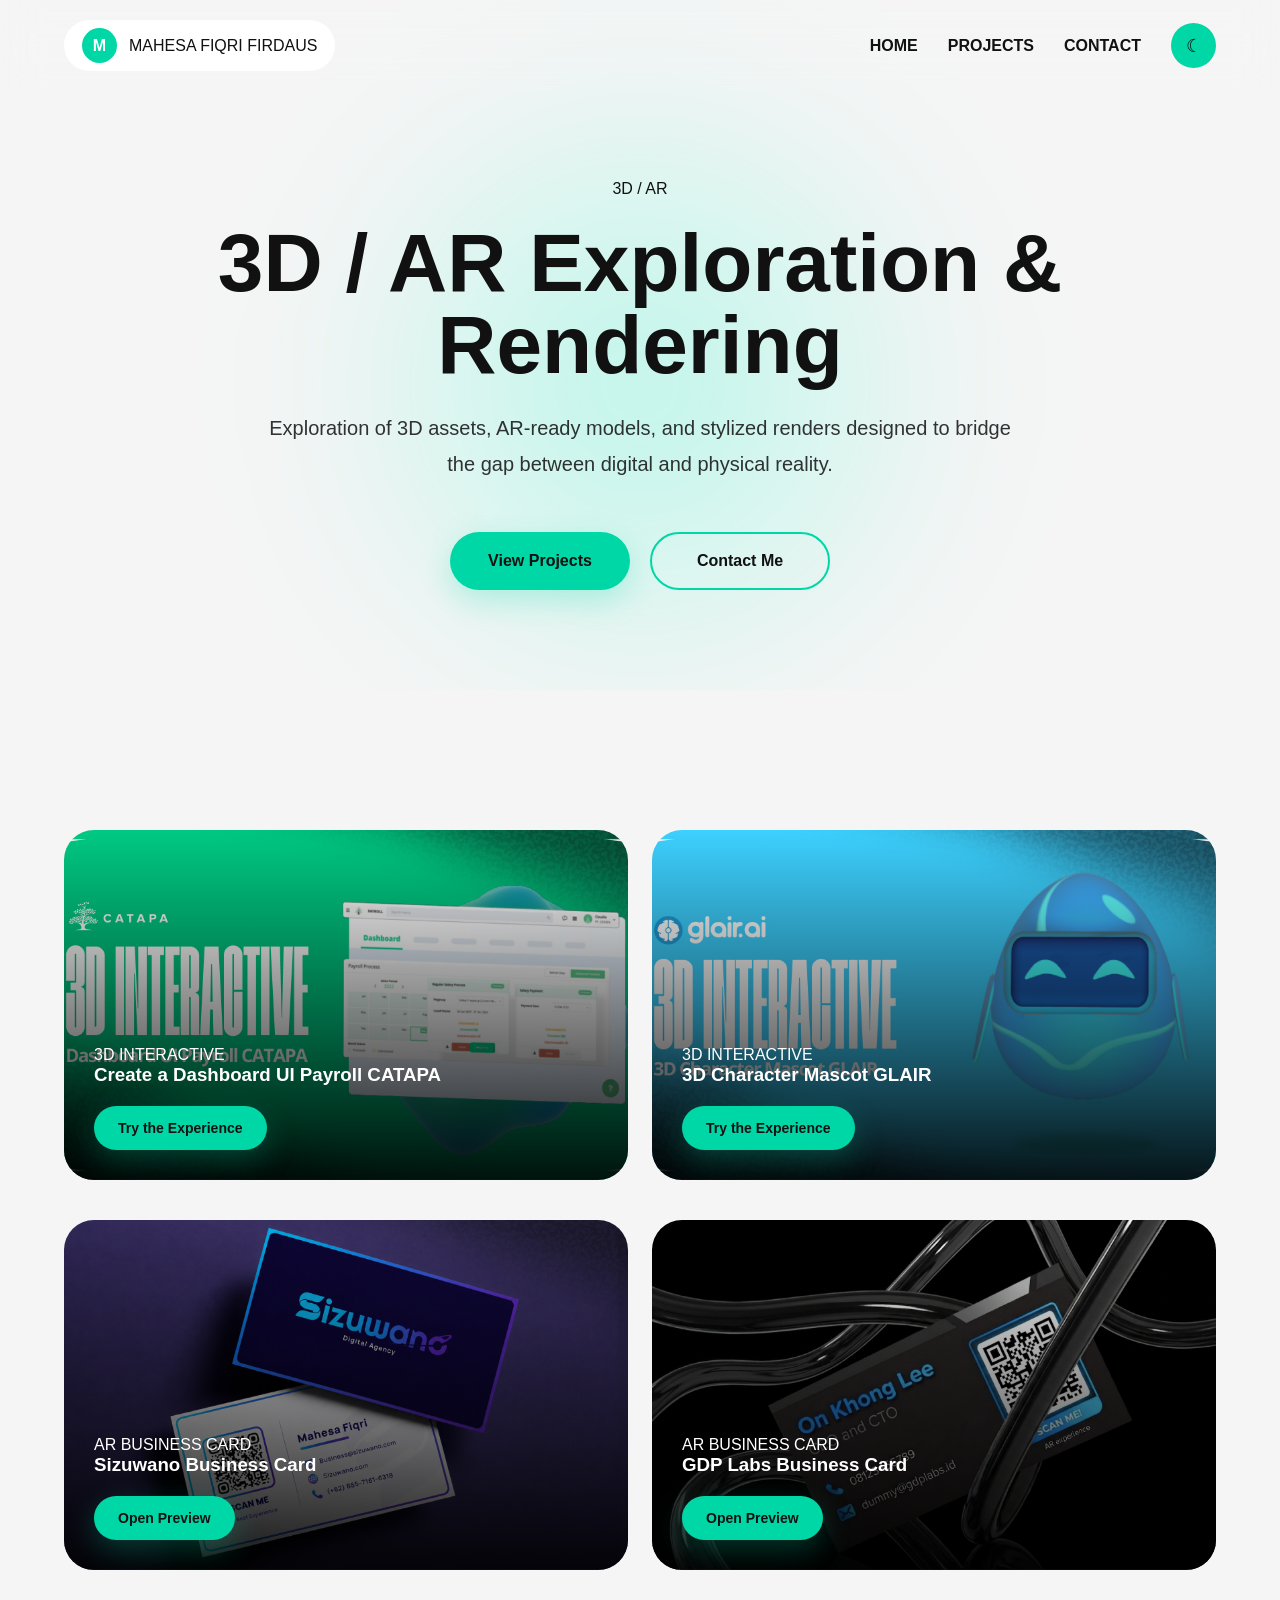
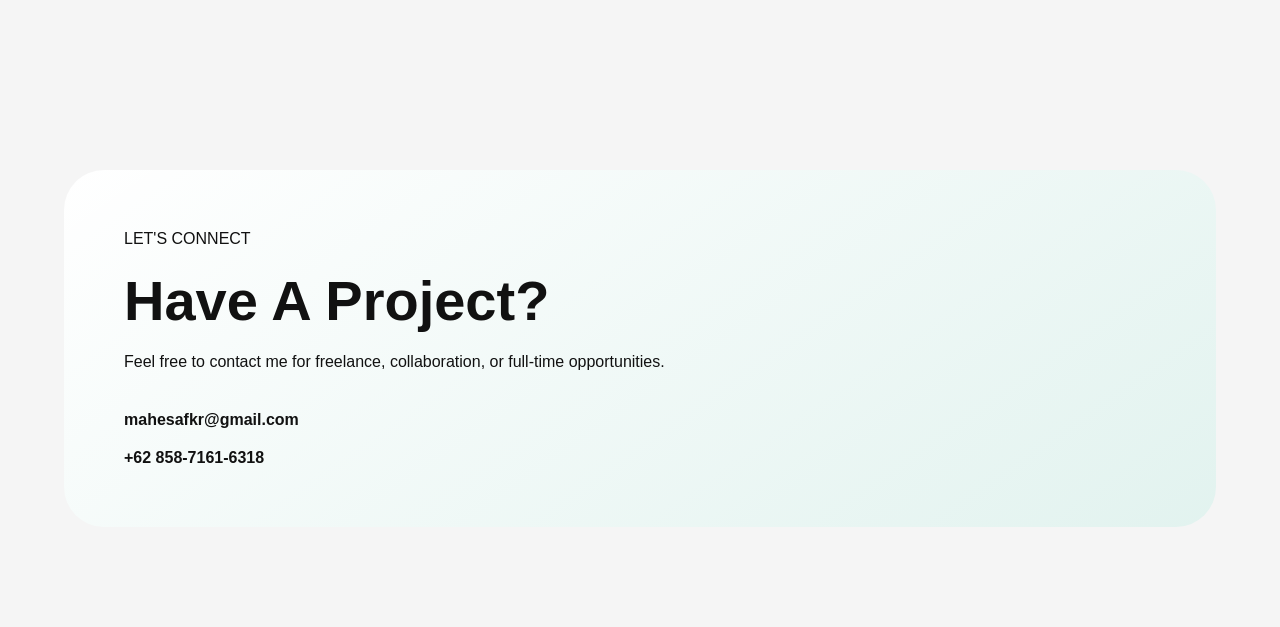
==== portfolio-3d.html @ 409bbbe2 "first portfolio upload" ====
<!DOCTYPE html>
<html lang="en">

<head>
  <meta charset="UTF-8">

  <meta name="viewport" content="width=device-width, initial-scale=1.0">

  <title>3D Portfolio</title>

  <link rel="stylesheet" href="style.css">
</head>

<body>

<header class="navbar">

  <div class="logo-wrap">

    <div class="logo-circle">M</div>

    <span>MAHESA FIQRI FIRDAUS</span>

  </div>

  <nav>

    <a href="index.html">HOME</a>

    <a href="#projects">PROJECTS</a>

    <a href="#contact">CONTACT</a>

    <button id="themeToggle" class="theme-btn">
      ☾
    </button>

  </nav>

</header>

 <!-- HERO -->

  <section class="portfolio-page-hero">

  <div class="portfolio-hero-content">

    <span class="portfolio-label">
      3D / AR
    </span>

    <h1>
      3D / AR Exploration & Rendering
    </h1>

    <p>
      Exploration of 3D assets, AR-ready models, and stylized renders designed to bridge the gap between digital and physical reality.
    </p>

    <div class="portfolio-hero-buttons">

  <a href="#projects" class="hero-btn primary-btn">
    View Projects
  </a>

  <a href="#contact" class="hero-btn secondary-hero-btn">
    Contact Me
  </a>

</div>

  </div>

  <div class="portfolio-hero-glow"></div>

</section>

<!-- PROJECTS -->

  <section id="projects" class="section">

    <div class="portfolio-grid">

      <div class="portfolio-card">

        <img src="assets/images/3d1.jpg" alt="">

        <div class="portfolio-overlay">

          <span>3D INTERACTIVE</span>

          <h3>Create a Dashboard UI Payroll CATAPA</h3>

          <div class="card-button-wrap">

            <a href="https://my.spline.design/payrollcatapa-845b957aec648958ae24145199361792/" class="card-btn" target="_blank">
              Try the Experience
            </a>

          </div>

        </div>

      </div>

      <div class="portfolio-card">

        <img src="assets/images/3d2.jpg" alt="">

        <div class="portfolio-overlay">

          <span>3D INTERACTIVE</span>

          <h3>3D Character Mascot GLAIR</h3>

          <div class="card-button-wrap">

            <a href="https://my.spline.design/untitled-bc30ef55e41f7497d8e08ea57cddc4ce/" class="card-btn" target="_blank">
              Try the Experience
            </a>

          </div>

        </div>

      </div>

    </div>

    <!-- SECTION ROW 2 -->

    <div class="portfolio-grid">

      <div class="portfolio-card">

        <img src="assets/images/ar1.jpg" alt="">

        <div class="portfolio-overlay">

          <span>AR BUSINESS CARD</span>

          <h3>Sizuwano Business Card</h3>

          <div class="card-button-wrap">

            <a href="assets/images/sizuwanoAR.jpg"
              target="_blank"
              class="card-btn">

              Open Preview

            </a>

          </div>

        </div>

      </div>

      <div class="portfolio-card">

        <img src="assets/images/ar2.jpg" alt="">

        <div class="portfolio-overlay">

          <span>AR BUSINESS CARD</span>

          <h3>GDP Labs Business Card</h3>

          <div class="card-button-wrap">

            <a href="assets/images/GDPLabsAR.jpg"
              target="_blank"
              class="card-btn">

              Open Preview

            </a>

          </div>

        </div>

      </div>

    </div>

  </section>

<!-- CONTACT -->

  <section id="contact" class="section">

    <div class="contact-box">

      <div class="contact-left">

        <span>LET'S CONNECT</span>

        <h2>
          Have A Project?
        </h2>

        <p>
          Feel free to contact me for freelance, collaboration,
          or full-time opportunities.
        </p>

        <div class="contact-links"
        target="_blank"
   class="contact-btn">

          <a href="mailto:mahesafkr@gmail.com">
            mahesafkr@gmail.com
          </a>

          <a href="https://wa.me/6285871616318"
          target="_blank"
   class="contact-btn">
            +62 858-7161-6318
          </a>

        </div>

      </div>

    </div>

  </section>

<script src="script.js"></script>

</body>

</html>
---- style.css ----
*{
  margin:0;
  padding:0;
  box-sizing:border-box;
}

:root{
  --bg:#f5f5f5;
  --text:#111;
  --card:#ffffff;
  --primary:#00d7a7;
}

body.dark{
  --bg:#07111b;
  --text:#ffffff;
  --card:#101827;
  --primary:#00e5c3;
}

body{
  font-family:'Inter',sans-serif;
  background:var(--bg);
  color:var(--text);
  transition:.4s;
  overflow-x:hidden;
}

.cursor-glow{
  position:fixed;
  width:300px;
  height:300px;
  background:rgba(0,255,200,.15);
  border-radius:50%;
  filter:blur(100px);
  pointer-events:none;
  transform:translate(-50%,-50%);
  z-index:-1;
}

.navbar{
  position:fixed;
  width:100%;
  top:0;
  padding:20px 5%;
  display:flex;
  justify-content:space-between;
  align-items:center;
  z-index:999;
  backdrop-filter:blur(20px);
}

.logo-wrap{
  display:flex;
  align-items:center;
  gap:12px;
  background:white;
  padding:8px 18px;
  border-radius:100px;
}

.logo-circle{
  width:35px;
  height:35px;
  border-radius:50%;
  background:var(--primary);
  display:flex;
  justify-content:center;
  align-items:center;
  color:white;
  font-weight:bold;
}

nav{
  display:flex;
  gap:30px;
  align-items:center;
}

nav a{
  color:var(--text);
  text-decoration:none;
  font-weight:600;
}

.theme-btn{
  width:45px;
  height:45px;
  border:none;
  border-radius:50%;
  background:var(--primary);
  cursor:pointer;
  font-size:18px;
}

.hero{
  min-height:100vh;
  padding:140px 5% 60px;
  position:relative;
}

.hero-bg-text{
  position:absolute;
  font-size:10vw;
  font-weight:900;
  opacity:.08;
  top:25%;
  left:50%;
  transform:translateX(-50%);
  white-space:nowrap;
}

.hero-content{
  background:linear-gradient(180deg,var(--primary),#011);
  border-radius:40px;
  padding:60px;
  display:grid;
  grid-template-columns:1fr 1fr;
  align-items:center;
}

.hero-left h1{
  font-size:64px;
  margin:20px 0;
}

.hero-left p{
  line-height:1.8;
}

.hero-tag{
  background:white;
  color:#111;
  padding:10px 18px;
  border-radius:100px;
  font-weight:700;
}

.hero-buttons{
  display:flex;
  gap:20px;
  margin-top:40px;
}

.primary-btn,
.secondary-btn{
  padding:16px 24px;
  border-radius:100px;
  text-decoration:none;
  font-weight:700;
}

.primary-btn{
  background:white;
  color:#111;
}

.secondary-btn{
  border:1px solid rgba(255,255,255,.3);
  color:white;
}

.hero-right img{
  width:100%;
}

.section{
  padding:100px 5%;
}

.section-header span{
  color:var(--primary);
  font-weight:800;
}

.section-header h2{
  font-size:52px;
  margin-top:10px;
}

.about-grid{
  display:grid;
  grid-template-columns:2fr 1fr;
  gap:24px;
  margin-top:50px;
}

.glass-card{
  background:var(--card);
  border-radius:30px;
  padding:40px;
  box-shadow:0 10px 30px rgba(0,0,0,.08);
}

.skill-tags{
  display:flex;
  gap:12px;
  flex-wrap:wrap;
  margin-top:30px;
}

.skill-tags span{
  padding:10px 18px;
  border-radius:100px;
  background:rgba(0,215,167,.15);
}

.stats-card{
  display:flex;
  flex-direction:column;
  gap:20px;
}

.stat-item{
  background:rgba(0,215,167,.1);
  border-radius:20px;
  padding:24px;
}

.stat-item h4{
  font-size:42px;
  color:var(--primary);
}

.portfolio-grid{
  display:grid;
  grid-template-columns:repeat(auto-fit,minmax(300px,1fr));
  gap:24px;
  margin-top:50px;
}

.portfolio-card{
  position:relative;
  overflow:hidden;
  border-radius:30px;
  min-height:350px;
  cursor:pointer;
  transition:.4s;
}


.portfolio-card img{
  width:100%;
  height:100%;
  object-fit:cover;
}

.portfolio-overlay{
  position:absolute;
  inset:0;
  background:linear-gradient(to top,rgba(0,0,0,.9),transparent);
  display:flex;
  flex-direction:column;
  justify-content:flex-end;
  padding:30px;
  color:white;
}

.experience-section{
  background:rgba(0, 192, 134, 0.9);
}

.experience-list{
  margin-top:50px;
  display:flex;
  flex-direction:column;
  gap:24px;
}

.experience-card{
  background:white;
  border-radius:24px;
  padding:30px;
  display:flex;
  justify-content:space-between;
  align-items:center;
  color:#111;
}

.exp-right{
  text-align:right;
}

.contact-box{
  background:linear-gradient(145deg,var(--card),rgba(0,215,167,.08));
  border-radius:40px;
  padding:60px;
  display:grid;
  grid-template-columns:1fr 350px;
  gap:40px;
}

.contact-left h2{
  font-size:56px;
  margin:20px 0;
}

.contact-links{
  display:flex;
  flex-direction:column;
  gap:20px;
  margin-top:40px;
}

.contact-links a{
  text-decoration:none;
  color:var(--text);
  font-weight:700;
}

.contact-card-3d{
  height:380px;
  border-radius:30px;
  background:linear-gradient(145deg,var(--primary),#0f172a);
  display:flex;
  justify-content:center;
  align-items:center;
  flex-direction:column;
  color:white;
}

.detail-page{
  padding:120px 5%;
}

.back-btn{
  color:var(--primary);
  text-decoration:none;
}

.detail-hero{
  margin-top:40px;
  display:grid;
  grid-template-columns:1fr 1fr;
  gap:40px;
  align-items:center;
}

.detail-hero img{
  width:100%;
  border-radius:30px;
}

.detail-content{
  margin-top:50px;
  display:grid;
  grid-template-columns:repeat(auto-fit,minmax(250px,1fr));
  gap:24px;
}

@media(max-width:900px){

  .hero-content,
  .about-grid,
  .contact-box,
  .detail-hero{
    grid-template-columns:1fr;
  }

  .hero-left h1{
    font-size:42px;
  }

  .section-header h2{
    font-size:38px;
  }

  nav{
    gap:16px;
    font-size:12px;
  }

  .experience-card{
    flex-direction:column;
    align-items:flex-start;
    gap:20px;
  }

  .exp-right{
    text-align:left;
  }

  .portfolio-page-hero{
  padding:180px 5% 100px;
  text-align:center;
}

.portfolio-page-hero h1{
  font-size:72px;
  margin-top:20px;
}

.portfolio-page-hero p{
  max-width:700px;
  margin:auto;
  margin-top:20px;
  line-height:1.8;
}

.portfolio-label{
  background:rgba(0,215,167,.15);
  padding:12px 20px;
  border-radius:100px;
  color:var(--primary);
  font-weight:700;
}

.view-btn{
  display:inline-flex;

  align-items:center;

  justify-content:center;

  margin-top:20px;

  padding:14px 24px;

  border-radius:999px;

  background:var(--primary);

  color:#111 !important;

  text-decoration:none !important;

  font-weight:800;

  transition:.3s;

  box-shadow:0 10px 30px rgba(0,215,167,.25);
}

.view-btn:hover{
  transform:translateY(-5px) scale(1.03);

  box-shadow:0 20px 40px rgba(0,215,167,.35);

  text-decoration:none !important;
}

.contact-action{
  display:flex;
  gap:20px;
  margin-top:40px;
  flex-wrap:wrap;
}

.contact-btn,
a.contact-btn{
  display:inline-flex;
  align-items:center;
  justify-content:center;
  gap:12px;

  padding:16px 32px;

  border-radius:999px;

  background:var(--primary);

  color:#111 !important;

  text-decoration:none !important;

  font-weight:800;

  border:none;

  cursor:pointer;

  transition:.3s;

  box-shadow:0 10px 30px rgba(0,215,167,.25);
}

.contact-btn:hover,
a.contact-btn:hover{
  transform:translateY(-6px) scale(1.03);

  text-decoration:none !important;

  color:#111 !important;

  box-shadow:0 20px 40px rgba(0,215,167,.35);
}

.whatsapp{
  background:#25D366;
}

.motion-grid{
  display:grid;
  grid-template-columns:repeat(auto-fit,minmax(300px,1fr));
  gap:24px;
}

.motion-card{
  background:var(--card);
  padding:40px;
  border-radius:30px;
}
}

.logo-wrap{
  background:var(--card);
}

.logo-wrap span{
  color:var(--text);
}

.portfolio-page-hero{
  padding-top:220px;
}

.portfolio-page-hero{
  min-height:75vh;
  display:flex;
  justify-content:center;
  align-items:center;
  position:relative;
  overflow:hidden;
  padding:180px 5% 100px;
}

.portfolio-hero-content{
  position:relative;
  z-index:2;
  max-width:900px;
  text-align:center;
}

.portfolio-page-hero h1{
  font-size:82px;
  line-height:1;
  margin-top:24px;
  margin-bottom:24px;
}

.portfolio-page-hero p{
  font-size:20px;
  line-height:1.8;
  max-width:750px;
  margin:auto;
  opacity:.85;
}

.portfolio-hero-buttons{
  display:flex;
  justify-content:center;
  gap:20px;
  margin-top:50px;
  flex-wrap:wrap;
}

.portfolio-hero-glow{
  position:absolute;
  width:700px;
  height:700px;
  background:radial-gradient(circle,
  rgba(0,255,200,.25) 0%,
  transparent 70%);
  filter:blur(80px);
  z-index:1;
}

@media(max-width:768px){

  .portfolio-page-hero h1{
    font-size:48px;
  }

  .portfolio-page-hero p{
    font-size:16px;
  }

}

.portfolio-hero-buttons a{
  text-decoration:none !important;
}

.hero-btn{
  display:inline-flex;
  align-items:center;
  justify-content:center;

  min-width:180px;

  padding:18px 34px;

  border-radius:999px;

  font-weight:800;

  font-size:16px;

  text-decoration:none !important;

  transition:.3s;

  border:none;
}

.hero-btn:hover{
  transform:translateY(-6px) scale(1.03);
}

.primary-btn{
  background:var(--primary);

  color:#111 !important;

  box-shadow:0 10px 30px rgba(0,215,167,.25);
}

.secondary-hero-btn{
  background:transparent;

  border:2px solid var(--primary);

  color:var(--text) !important;
}

.portfolio-overlay a{
  text-decoration:none !important;
}

.card-button-wrap{
  display:flex;

  gap:12px;

  margin-top:20px;

  flex-wrap:wrap;
}

.card-btn{
  display:inline-flex;

  align-items:center;

  justify-content:center;

  padding:14px 24px;

  border:none;

  border-radius:999px;

  background:var(--primary);

  color:#111 !important;

  font-weight:800;

  font-size:14px;

  text-decoration:none !important;

  cursor:pointer;

  transition:.3s;

  box-shadow:0 10px 30px rgba(0,215,167,.25);
}

.card-btn:hover{
  transform:translateY(-4px);

  box-shadow:0 20px 40px rgba(0,215,167,.35);
}

.portfolio-overlay .card-btn{
  width:max-content;
}

.card-slider{
  position:relative;

  width:100%;
  height:100%;
}

.card-slider .slide{
  width:100%;
  height:420px;

  object-fit:cover;

  display:none;
}

.card-slider .slide.active{
  display:block;
}

.slide-btn{
  position:absolute;

  top:50%;

  transform:translateY(-50%);

  width:48px;
  height:48px;

  border:none;

  border-radius:50%;

  background:rgba(255,255,255,.9);

  cursor:pointer;

  z-index:20;

  font-size:18px;

  font-weight:bold;

  transition:.3s;
}

.slide-btn:hover{
  transform:translateY(-50%) scale(1.08);
}

.slide-btn.prev{
  left:18px;
}

.slide-btn.next{
  right:18px;
}

.card-slider{
  position:absolute;
  inset:0;
  width:100%;
  height:100%;
}

.card-slider .slide{
  position:absolute;
  inset:0;

  width:100%;
  height:100%;

  object-fit:cover;

  opacity:0;

  transition:.4s;

  display:block;
}

.card-slider .slide.active{
  opacity:1;
  z-index:1;
}

.portfolio-grid{
  display:grid;

  grid-template-columns:
  repeat(auto-fit, minmax(280px, 1fr));

  gap:24px;

  margin-top:40px;
}


.experience-action{
  margin-top:24px;
}

.resume-btn{
  display:inline-flex;

  align-items:center;

  justify-content:center;

  gap:10px;

  padding:16px 28px;

  border-radius:999px;

  background:white;

  color:#111 !important;

  text-decoration:none !important;

  font-weight:800;

  transition:.3s;

  box-shadow:0 10px 30px rgba(0, 121, 94, 0.438);
}

.resume-btn:hover{
  transform:translateY(-5px);

  box-shadow:0 20px 40px rgba(0, 165, 129, 0.507);
}

.experience-top{
  display:flex;

  justify-content:space-between;

  align-items:center;

  gap:20px;

  flex-wrap:wrap;

  margin-bottom:40px;
}


.qr-image{
  width:260px;

  height:260px;

  object-fit:cover;

  border-radius:10px;

  margin-bottom:10px;

  background:white;

  padding:10px;
}
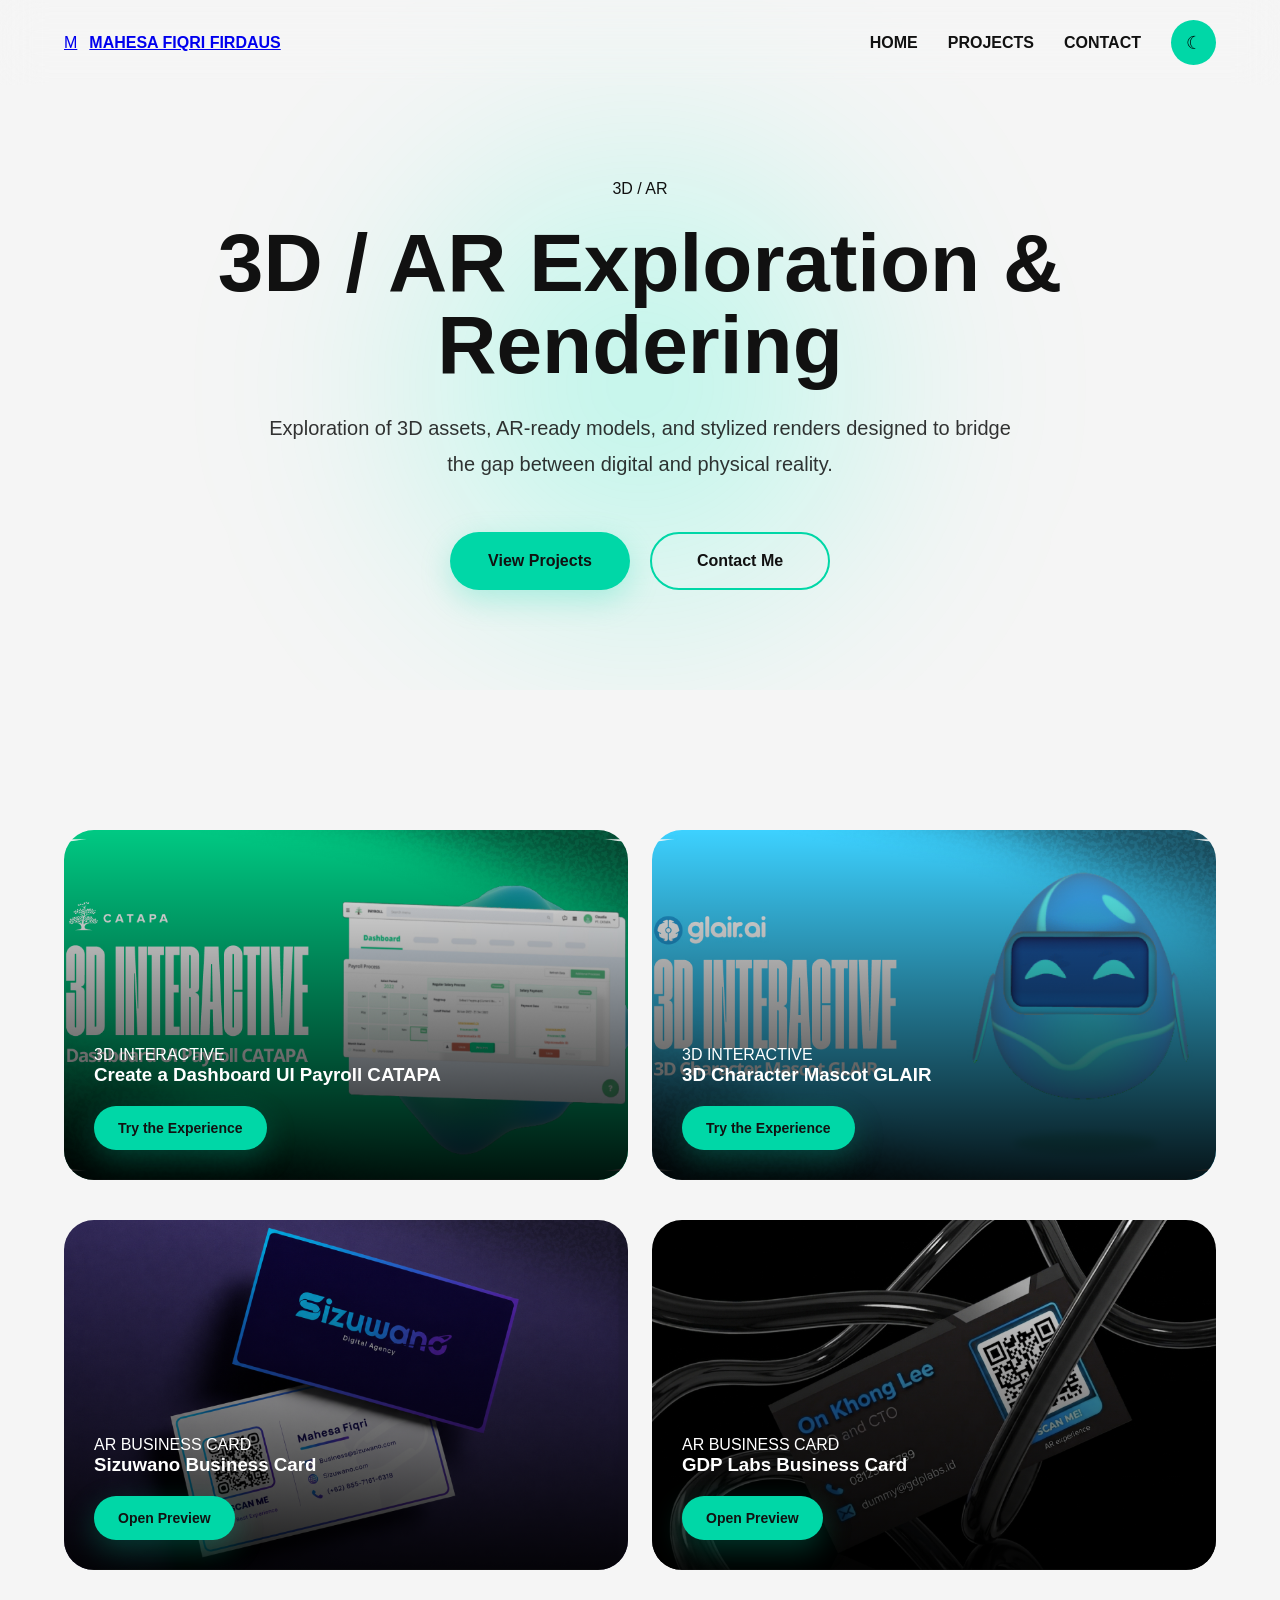
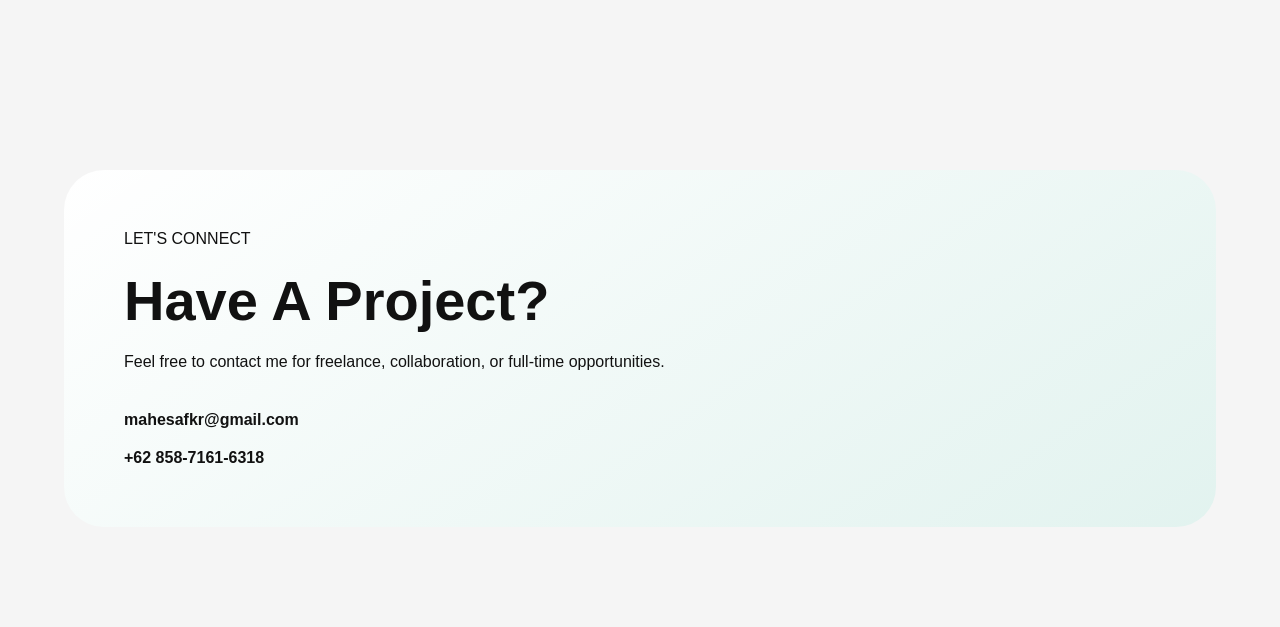
==== commit cd194761: "update portfolio" ====
--- a/portfolio-3d.html
+++ b/portfolio-3d.html
@@ -15,13 +15,15 @@
 
 <header class="navbar">
 
-  <div class="logo-wrap">
-
-    <div class="logo-circle">M</div>
-
-    <span>MAHESA FIQRI FIRDAUS</span>
-
-  </div>
+  <a href="index.html" class="logo">
+
+  <span>M</span>
+
+  <strong class="logo-text">
+    MAHESA FIQRI FIRDAUS
+  </strong>
+
+</a>
 
   <nav>
 
@@ -143,7 +145,7 @@
 
           <div class="card-button-wrap">
 
-            <a href="assets/images/sizuwanoAR.jpg"
+            <a href="assets/images/SizuwanoAR.jpg"
               target="_blank"
               class="card-btn">
 
--- a/style.css
+++ b/style.css
@@ -841,4 +841,24 @@
   background:white;
 
   padding:10px;
+}
+
+.logo{
+  display:flex;
+
+  align-items:center;
+
+  gap:12px;
+}
+
+.logo-text{
+  transition:.3s;
+}
+
+@media(max-width:768px){
+
+  .logo-text{
+    display:none;
+  }
+
 }
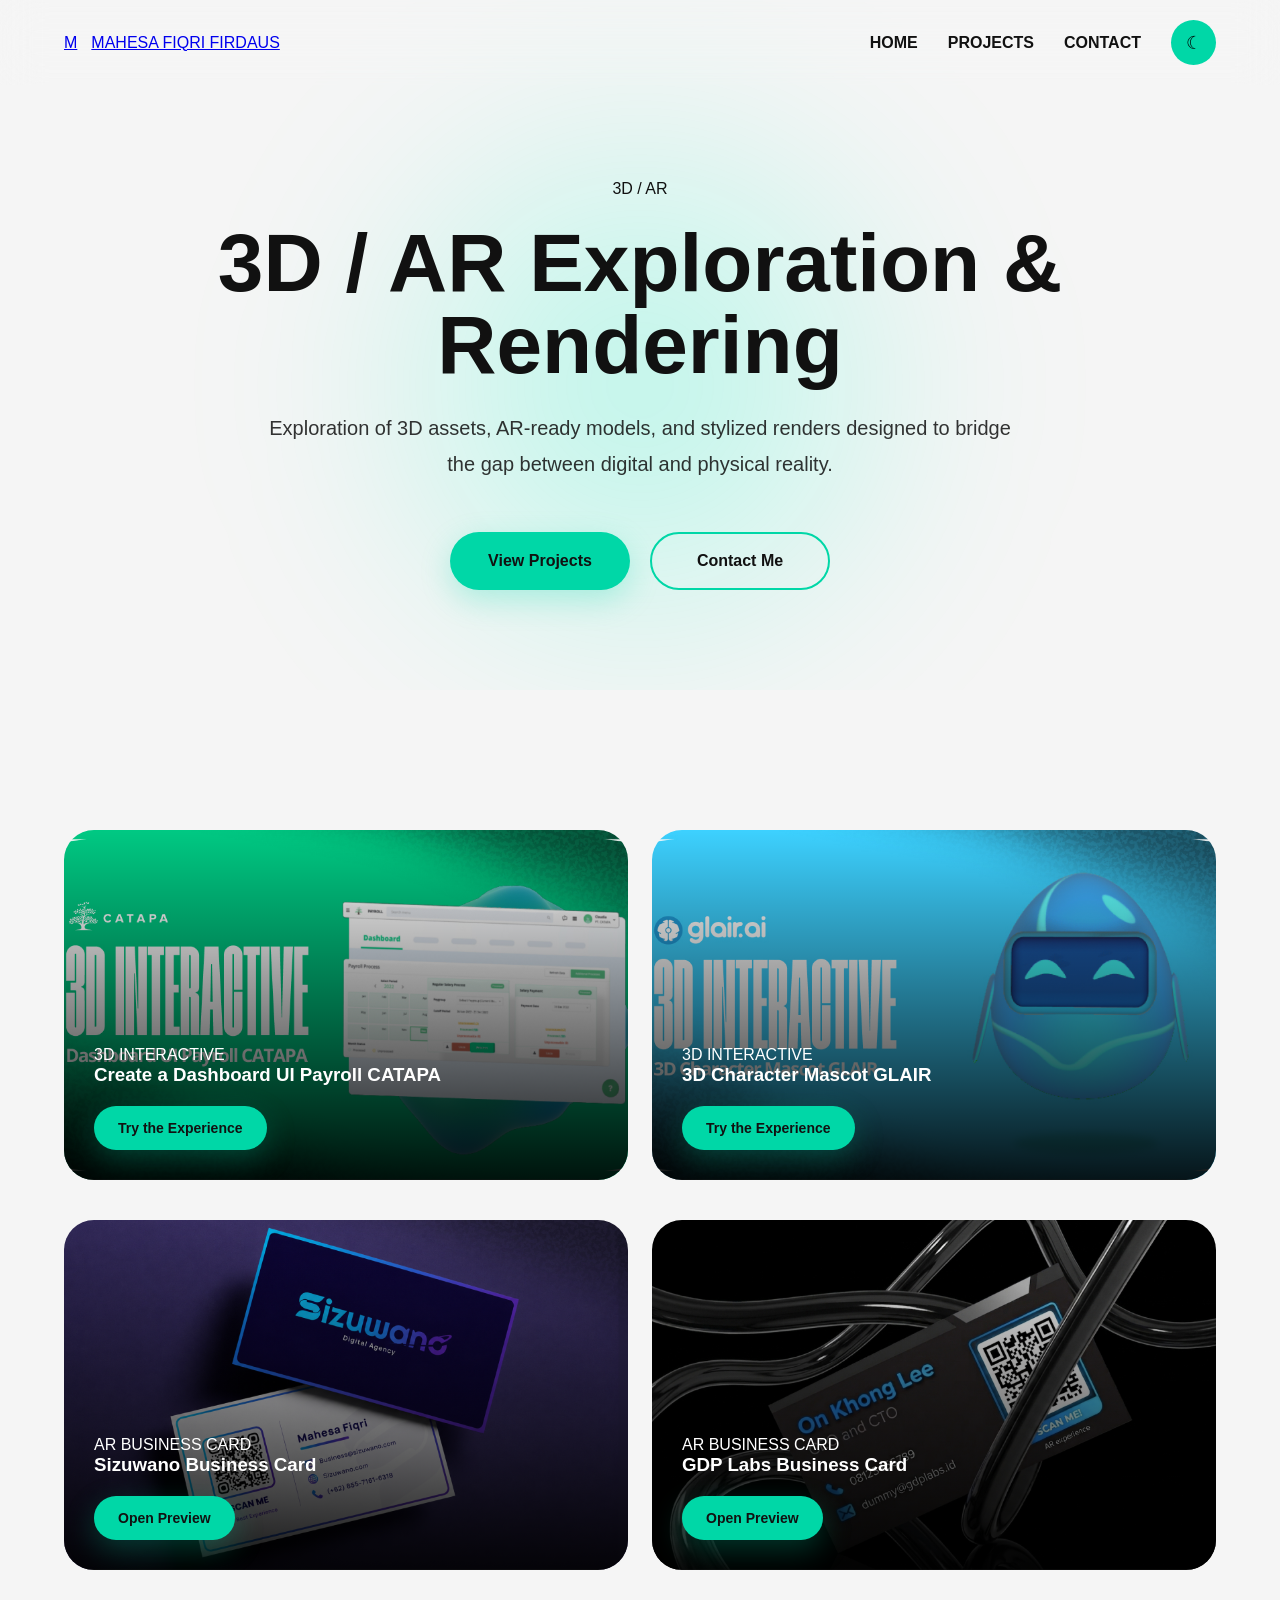
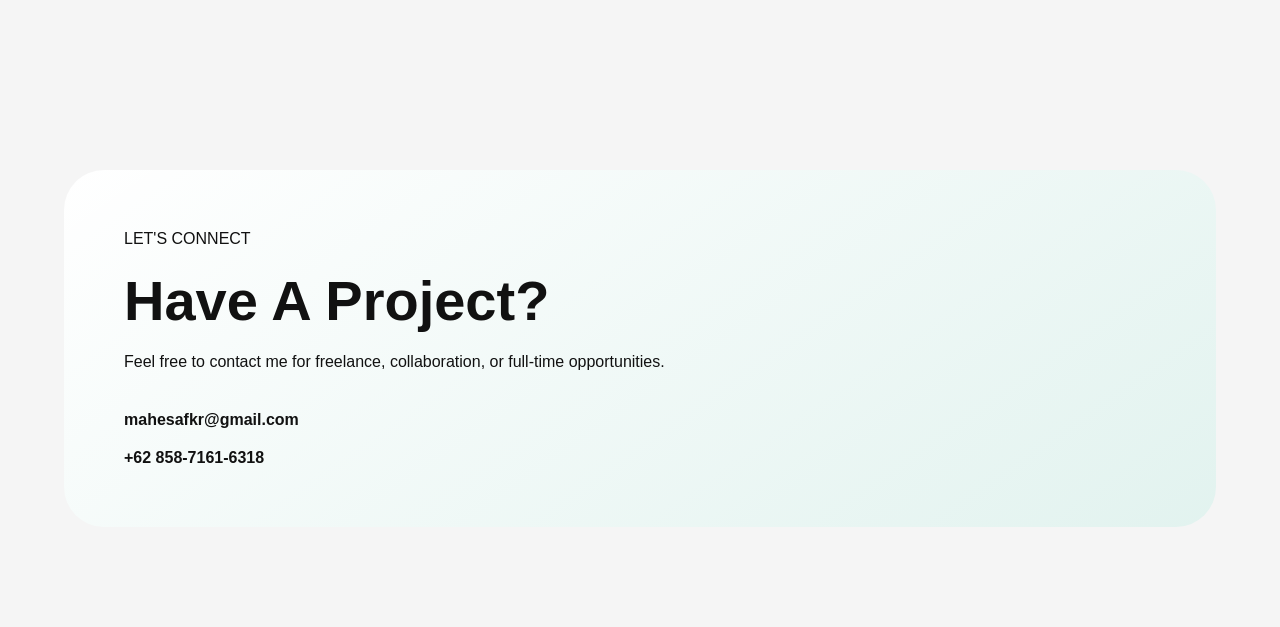
==== commit 077fcdba: "update portfolio" ====
--- a/portfolio-3d.html
+++ b/portfolio-3d.html
@@ -17,13 +17,15 @@
 
   <a href="index.html" class="logo">
 
-  <span>M</span>
-
-  <strong class="logo-text">
-    MAHESA FIQRI FIRDAUS
-  </strong>
-
-</a>
+      <span class="logo-icon">
+        M
+      </span>
+
+      <span class="logo-name">
+        MAHESA FIQRI FIRDAUS
+      </span>
+
+    </a>
 
   <nav>
 
--- a/style.css
+++ b/style.css
@@ -845,20 +845,26 @@
 
 .logo{
   display:flex;
-
-  align-items:center;
-
-  gap:12px;
-}
-
-.logo-text{
-  transition:.3s;
+  align-items:center;
+  gap:14px;
+}
+
+.logo-name{
+  display:block;
 }
 
 @media(max-width:768px){
 
-  .logo-text{
+  .logo-name{
     display:none;
   }
 
-}+}
+
+@media(max-width:768px){
+
+  .logo-wrap{
+    display:none;
+  }
+
+}
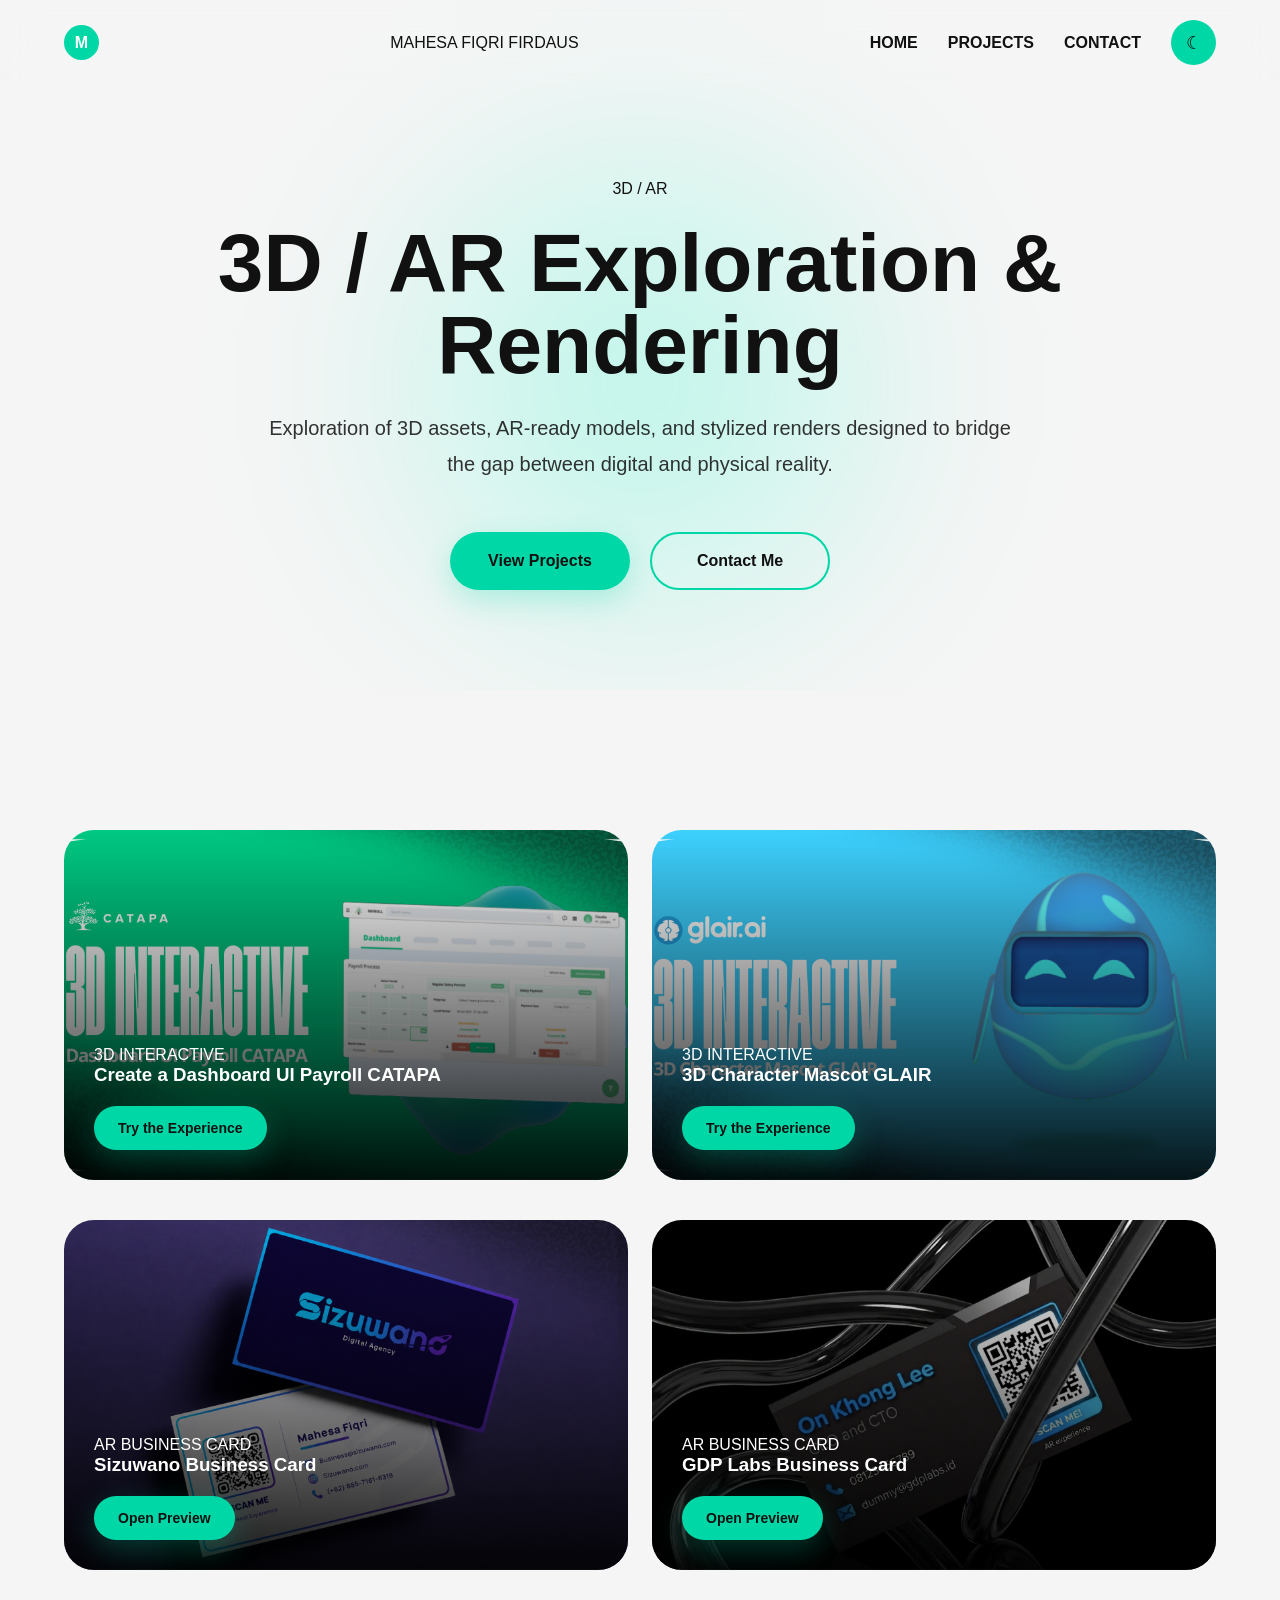
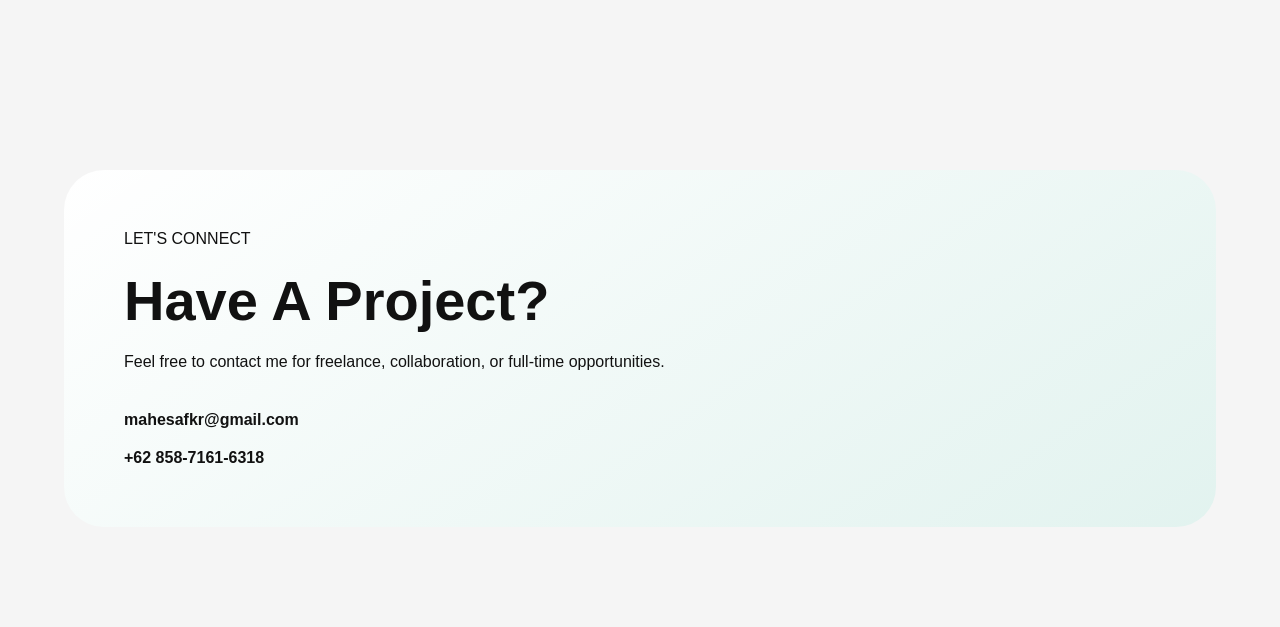
==== commit 070aadeb: "update portfolio" ====
--- a/portfolio-3d.html
+++ b/portfolio-3d.html
@@ -15,17 +15,10 @@
 
 <header class="navbar">
 
-  <a href="index.html" class="logo">
-
-      <span class="logo-icon">
-        M
-      </span>
-
-      <span class="logo-name">
-        MAHESA FIQRI FIRDAUS
-      </span>
-
-    </a>
+  <div class="logo-circle">M</div>
+
+      <span>MAHESA FIQRI FIRDAUS</span>
+    </div>
 
   <nav>
 
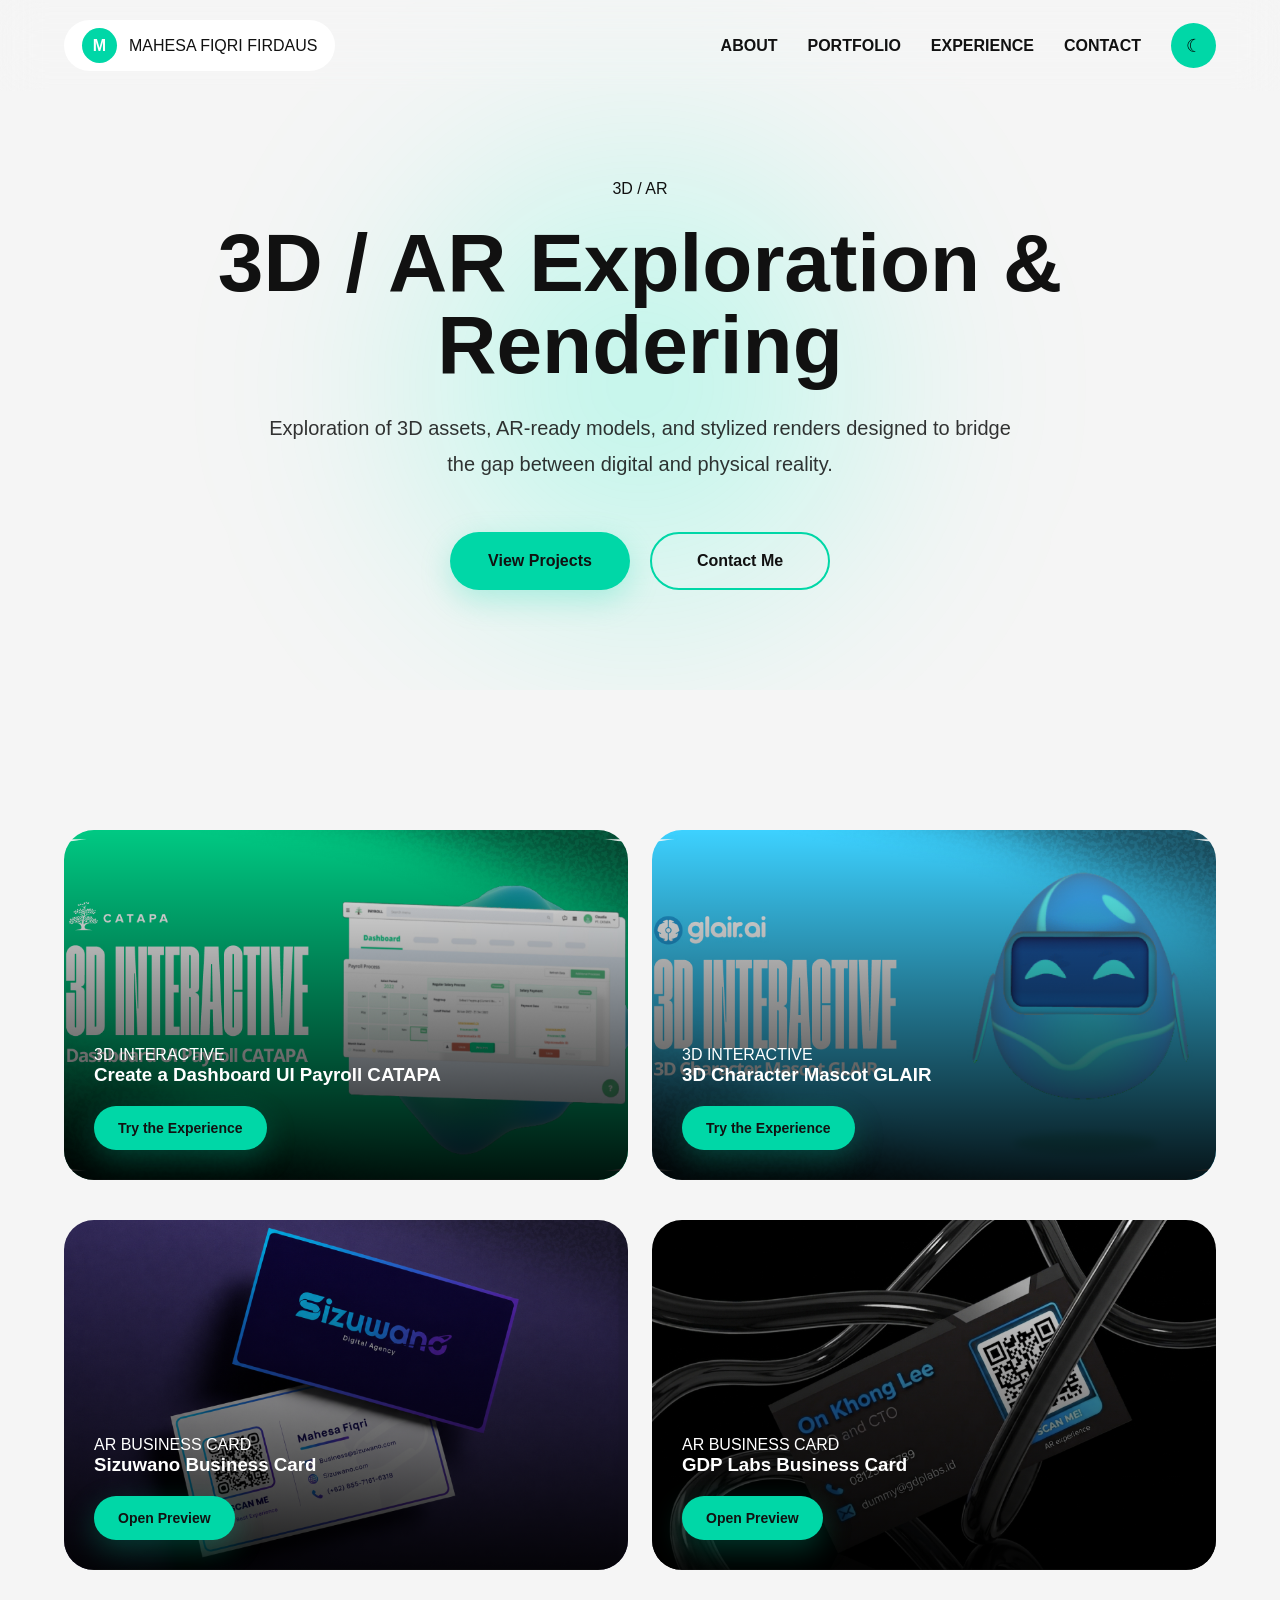
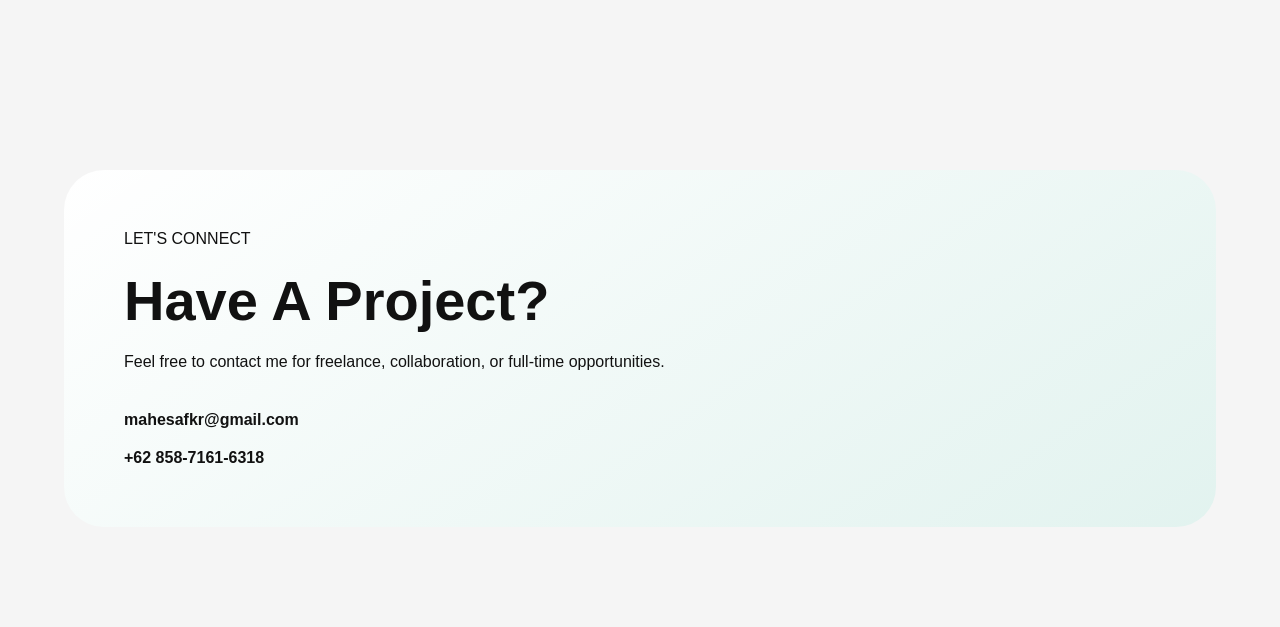
==== commit 0ece41b2: "update portfolio" ====
--- a/portfolio-3d.html
+++ b/portfolio-3d.html
@@ -13,28 +13,33 @@
 
 <body>
 
-<header class="navbar">
-
-  <div class="logo-circle">M</div>
+<!-- NAVBAR -->
+
+  <header class="navbar">
+
+    <a href="index.html" class="logo-wrap">
+      <div class="logo-circle">M</div>
 
       <span>MAHESA FIQRI FIRDAUS</span>
-    </div>
-
-  <nav>
-
-    <a href="index.html">HOME</a>
-
-    <a href="#projects">PROJECTS</a>
-
-    <a href="#contact">CONTACT</a>
-
-    <button id="themeToggle" class="theme-btn">
-      ☾
-    </button>
-
-  </nav>
-
-</header>
+    </a>
+
+    <nav class="nav-links">
+      
+      <a href="#about">ABOUT</a>
+
+      <a href="#portfolio">PORTFOLIO</a>
+
+      <a href="#experience">EXPERIENCE</a>
+
+      <a href="#contact">CONTACT</a>
+
+      <button id="themeToggle" class="theme-btn">
+        ☾
+      </button>
+
+    </nav>
+
+  </header>
 
  <!-- HERO -->
 
--- a/style.css
+++ b/style.css
@@ -868,3 +868,16 @@
   }
 
 }
+
+
+.logo-wrap{
+  text-decoration:none !important;
+
+  color:inherit;
+
+  cursor:pointer;
+}
+
+.logo-wrap:hover{
+  color:inherit;
+}
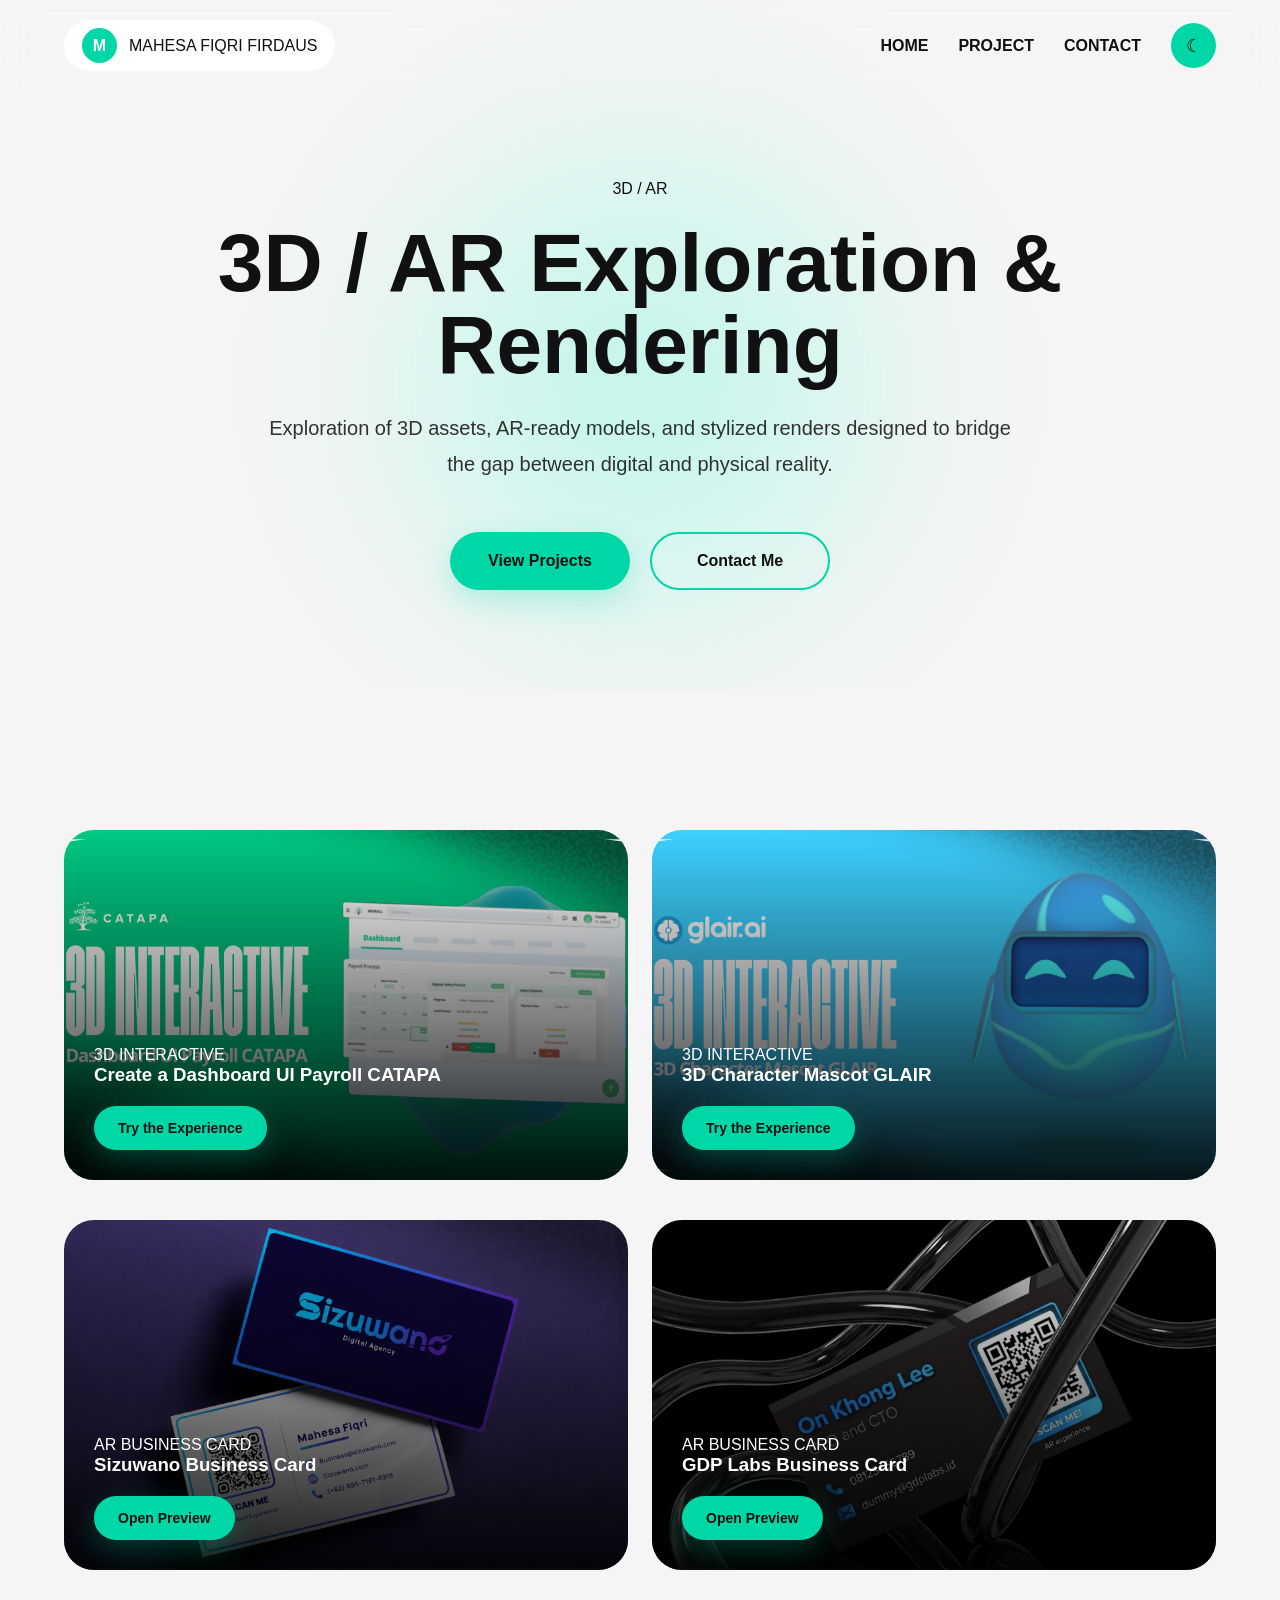
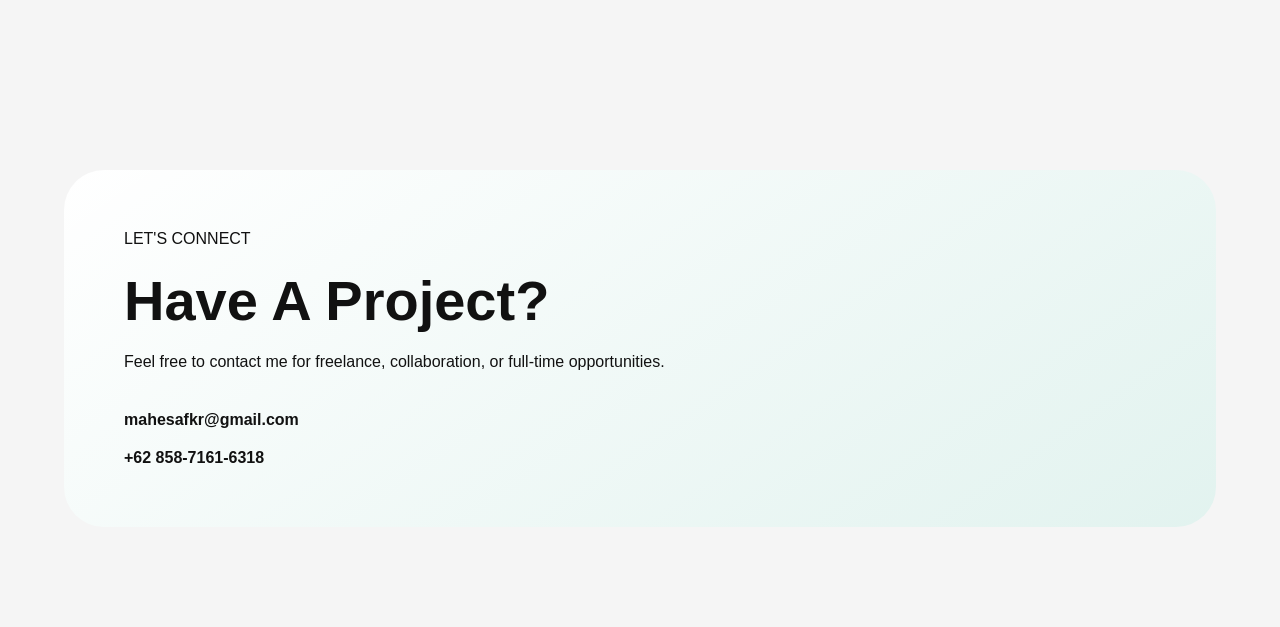
==== commit 53751b7a: "update portfolio" ====
--- a/portfolio-3d.html
+++ b/portfolio-3d.html
@@ -25,11 +25,9 @@
 
     <nav class="nav-links">
       
-      <a href="#about">ABOUT</a>
-
-      <a href="#portfolio">PORTFOLIO</a>
-
-      <a href="#experience">EXPERIENCE</a>
+      <a href="index.html">HOME</a>
+
+      <a href="#projects">PROJECT</a>
 
       <a href="#contact">CONTACT</a>
 
